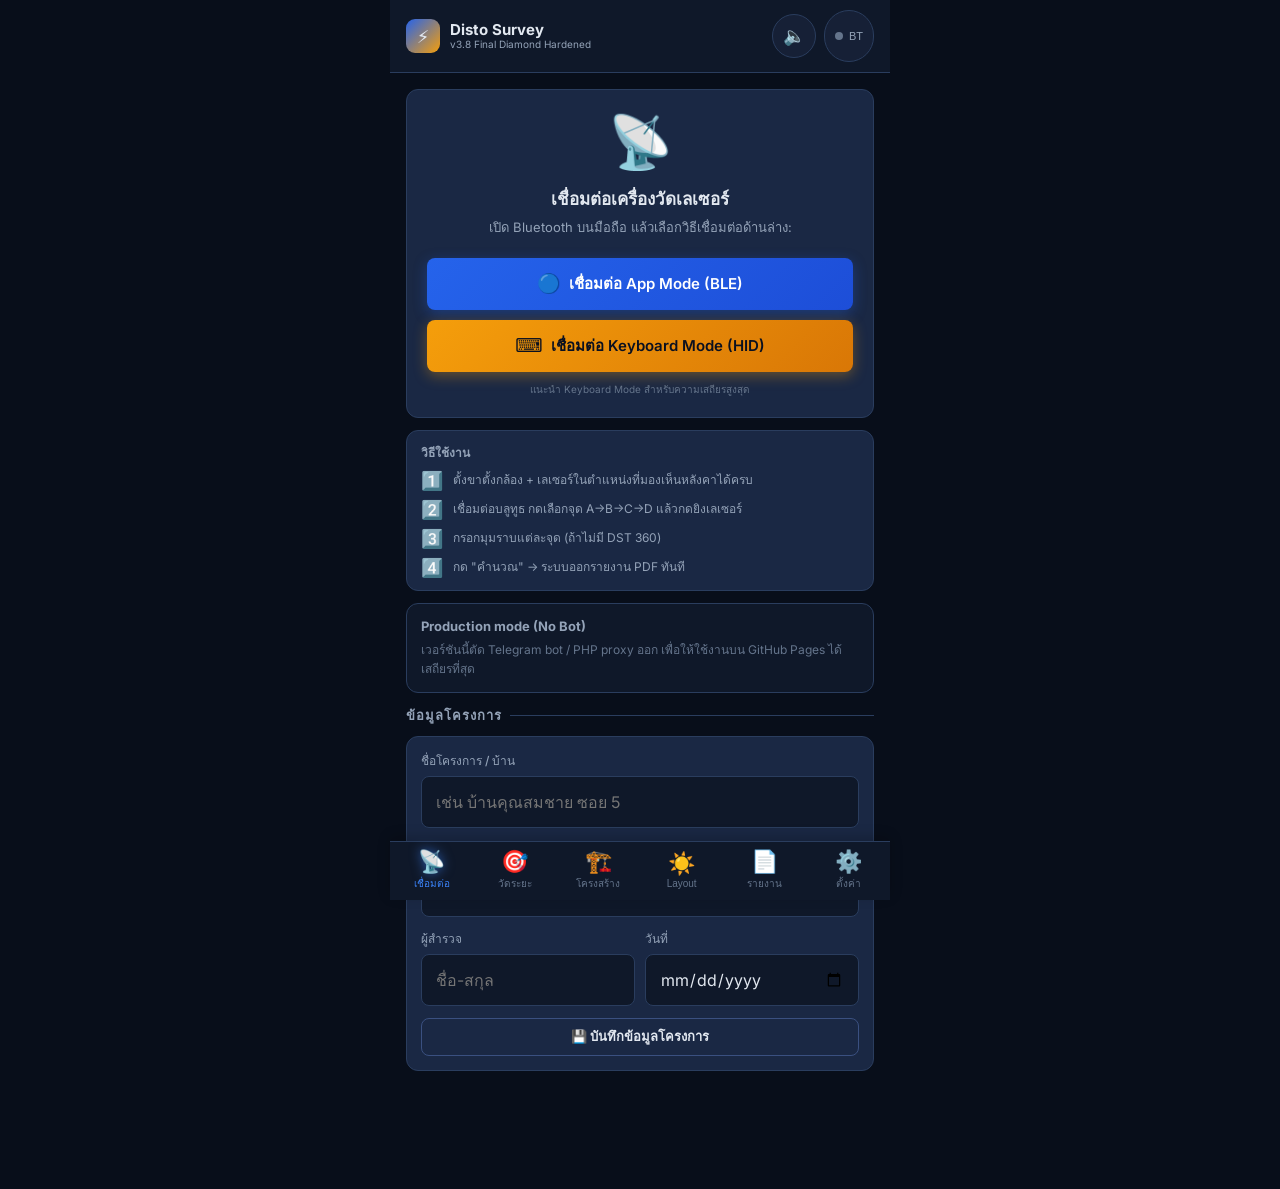
==== index.html @ 6997c564 "feat: add on-demand assistant support" ====
<!DOCTYPE html>
<html lang="th">
<head>
  <meta charset="UTF-8" />
  <meta name="viewport" content="width=device-width, initial-scale=1.0, maximum-scale=1.0, user-scalable=no, viewport-fit=cover" />
  <meta name="theme-color" content="#080e1a" />
  <meta name="mobile-web-app-capable" content="yes" />
  <meta name="apple-mobile-web-app-capable" content="yes" />
  <meta name="apple-mobile-web-app-status-bar-style" content="black-translucent" />
  <title>Disto Survey v3.8 — Final Diamond Hardened</title>
  <meta name="description" content="แอปสำรวจหลังคาด้วย Leica Disto เพื่อประเมินติดตั้งโซล่าเซลล์ (v3.8 Final Diamond Hardened)" />

  <link rel="stylesheet" href="style.css" />

  <!-- PWA & Mobile Meta -->
  <link rel="manifest" href="manifest.json" />
  <link rel="apple-touch-icon" href="https://cdn-icons-png.flaticon.com/512/3105/3105555.png" />
  <meta name="apple-mobile-web-app-title" content="Disto Survey" />
  
  <!-- jsPDF CDN -->
  <script src="vendor/jspdf.umd.min.js"></script>
</head>
<body>

<!-- ═══════════════════════════════════════════ HEADER ══════ -->
<header class="app-header">
  <div class="logo">
    <div class="logo-icon">⚡</div>
    <h1>Disto Survey <span>v3.8 Final Diamond Hardened</span></h1>
  </div>
  <div class="header-actions">
    <button id="install-btn" class="shortcut-pill" aria-label="Add shortcut" onclick="showInstallGuide()" style="display:none">
      <span class="btn-icon">➕</span>
    </button>
    <button id="voice-toggle" class="voice-pill" aria-label="Toggle Voice feedback" onclick="toggleVoice()">
      <span class="voice-icon">🔈</span>
    </button>
    <button id="bt-status" class="bt-status-pill" aria-label="Bluetooth status">
      <span class="dot"></span>
      <span class="bt-label">BT</span>
    </button>
  </div>
</header>

<!-- ═══════════════════════════════════════════ TOAST ════════ -->
<div id="toast-container" class="toast-container" aria-live="polite"></div>

<!-- ═══════════════════════════════════════════ PAGE: CONNECT ═ -->
<section id="page-connect" class="page active">

  <!-- BLE Connection -->
  <div class="card ble-panel" style="position:relative; overflow:hidden">
    <div id="ios-badge" style="display:none; position:absolute; top:0; right:0; background:var(--accent-l); color:#000; font-size:10px; font-weight:800; padding:4px 10px; border-bottom-left-radius:8px; animation: slideDown 0.5s ease">IPHONE DETECTED</div>
    
    <div class="ble-icon">📡</div>
    <div class="ble-title">เชื่อมต่อเครื่องวัดเลเซอร์</div>
    <div id="ble-instructions" class="ble-desc">
      เปิด Bluetooth บนมือถือ แล้วเลือกวิธีเชื่อมต่อด้านล่าง:
    </div>

    <!-- iPhone Specific Warning -->
    <div id="ios-warning" style="display:none; background:rgba(245,158,11,0.1); border:1px solid var(--accent-l); border-radius:8px; padding:10px; margin-bottom:12px; animation: fadeIn 0.5s ease">
      <div style="font-size:12px; color:var(--accent-l); font-weight:700; margin-bottom:4px">💡 คำแนะนำสำหรับ iPhone</div>
      <div style="font-size:11px; color:var(--text3); line-height:1.4">
        Safari/iPhone ไม่รองรับการเชื่อมต่อ BLE โดยตรง<br/>
        <b>กรุณาใช้ Keyboard Mode (HID) แทน</b>
      </div>
      <button class="btn btn-ghost btn-xs" style="margin-top:8px; color:var(--accent-l); text-decoration:underline" onclick="openHidGuide()">
        ดูวิธีตั้งค่าเครื่อง X310 สำหรับ iPhone →
      </button>
    </div>

    <div style="display:grid; gap:10px">
      <button id="btn-connect-ble" class="btn btn-primary" onclick="connectBLE()">
        <span class="btn-icon">🔵</span> เชื่อมต่อ App Mode (BLE)
      </button>
      <button id="btn-connect-hid" class="btn btn-accent" onclick="connectKeyboard()">
        <span class="btn-icon">⌨️</span> เชื่อมต่อ Keyboard Mode (HID)
      </button>
    </div>
    <p id="bt-status-msg" style="font-size:10px; color:var(--text3); margin-top:10px; text-align:center">แนะนำ Keyboard Mode สำหรับความเสถียรสูงสุด</p>
  </div>

  <!-- HID Guide Modal -->
  <div id="modal-hid-guide" class="modal" style="display:none">
    <div class="modal-content" style="max-width:420px; text-align:center">
      <div style="display:flex; justify-content:space-between; align-items:center; margin-bottom:20px">
        <h3 style="margin:0; font-size:18px">การตั้งค่า X310 สำหรับ iPhone</h3>
        <button class="btn btn-ghost" onclick="closeHidGuide()" style="width:40px; height:40px; font-size:24px; padding:0">×</button>
      </div>
      
      <div style="text-align:left; font-size:13px; line-height:1.6">
        <div style="background:var(--bg3); padding:12px; border-radius:8px; margin-bottom:15px">
          <b style="color:var(--accent-l)">1. ที่เครื่อง Leica X310:</b><br/>
          กดปุ่ม <b>Bluetooth</b> แช่ไว้ หรือกด 2 ครั้ง จนเห็นไอคอน <b>คีย์บอร์ด</b> เล็กๆ ปรากฏบนหน้าจอเครื่อง
        </div>
        <div style="background:var(--bg3); padding:12px; border-radius:8px; margin-bottom:15px">
          <b style="color:var(--accent-l)">2. ที่ iPhone ของคุณ:</b><br/>
          ไปที่ Settings > Bluetooth แล้วเลือกเชื่อมต่อกับ <b>"DISTO X310"</b> (มันจะถามรหัสผ่านถ้าจำเป็น ให้ใส่ 000000)
        </div>
        <div style="background:var(--bg3); padding:12px; border-radius:8px">
          <b style="color:var(--accent-l)">3. กลับมาที่แอปนี้:</b><br/>
          กดปุ่ม <b>"⌨️ Keyboard Mode"</b> แล้วเริ่มยิงเลเซอร์ได้เลย!
        </div>
      </div>
      
      <button class="btn btn-primary" style="margin-top:20px" onclick="closeHidGuide()">เข้าใจแล้ว</button>
    </div>
  </div>

  <div class="card" style="padding:12px 14px">
    <p class="text-sm" style="margin-bottom:8px;font-weight:600;color:var(--text2)">วิธีใช้งาน</p>
    <div style="display:flex;flex-direction:column;gap:8px">
      <div style="display:flex;gap:10px;align-items:flex-start">
        <span style="font-size:18px">1️⃣</span>
        <span class="text-sm">ตั้งขาตั้งกล้อง + เลเซอร์ในตำแหน่งที่มองเห็นหลังคาได้ครบ</span>
      </div>
      <div style="display:flex;gap:10px;align-items:flex-start">
        <span style="font-size:18px">2️⃣</span>
        <span class="text-sm">เชื่อมต่อบลูทูธ กดเลือกจุด A→B→C→D แล้วกดยิงเลเซอร์</span>
      </div>
      <div style="display:flex;gap:10px;align-items:flex-start">
        <span style="font-size:18px">3️⃣</span>
        <span class="text-sm">กรอกมุมราบแต่ละจุด (ถ้าไม่มี DST 360)</span>
      </div>
      <div style="display:flex;gap:10px;align-items:flex-start">
        <span style="font-size:18px">4️⃣</span>
        <span class="text-sm">กด "คำนวณ" → ระบบออกรายงาน PDF ทันที</span>
      </div>
    </div>
  </div>


  <div class="card" style="border-color:var(--border);background:var(--bg2)">
    <div style="font-size:13px;font-weight:700;color:var(--text2);margin-bottom:6px">Production mode (No Bot)</div>
    <div class="text-sm" style="line-height:1.6;color:var(--text3)">เวอร์ชันนี้ตัด Telegram bot / PHP proxy ออก เพื่อให้ใช้งานบน GitHub Pages ได้เสถียรที่สุด</div>
  </div>

  <p class="section-title">ข้อมูลโครงการ</p>

  <div class="card">
    <div class="form-group">
      <label class="form-label" for="proj-name">ชื่อโครงการ / บ้าน</label>
      <input id="proj-name" type="text" class="form-input" placeholder="เช่น บ้านคุณสมชาย ซอย 5" />
    </div>
    <div class="form-group">
      <label class="form-label" for="proj-addr">ที่อยู่</label>
      <input id="proj-addr" type="text" class="form-input" placeholder="เลขที่ / ถนน / ตำบล" />
    </div>
    <div class="input-row">
      <div class="form-group">
        <label class="form-label" for="proj-surveyor">ผู้สำรวจ</label>
        <input id="proj-surveyor" type="text" class="form-input" placeholder="ชื่อ-สกุล" />
      </div>
      <div class="form-group">
        <label class="form-label" for="proj-date">วันที่</label>
        <input id="proj-date" type="date" class="form-input" />
      </div>
    </div>
    <button class="btn btn-outline btn-sm" onclick="saveProject()" style="width:100%">
      💾 บันทึกข้อมูลโครงการ
    </button>
  </div>

</section>

<!-- ═══════════════════════════════════════════ PAGE: MEASURE ═ -->
<section id="page-measure" class="page">

  <!-- Live Measurement Display -->
  <div class="measurement-display">
    <div>
      <span class="measure-value" id="live-distance">--.-—</span>
      <span class="measure-unit">ม.</span>
    </div>
    <div id="tilt-section" class="measure-tilt" style="display:none">
      📐 <span id="live-tilt">มุมเงย: --°</span>
    </div>
    <div class="measure-meta">กดปุ่มยิงบนเครื่องเลเซอร์ หรือกรอกด้านล่าง</div>
  </div>

  <!-- Manual distance input (fallback) -->
  <div class="card">
    <p class="form-label">กรอกระยะทางด้วยตนเอง (ถ้ายังไม่ได้เชื่อมต่อ)</p>
    <div class="input-row" style="margin-bottom:10px">
      <div class="input-unit">
        <input id="manual-dist" type="number" class="form-input large" placeholder="0.000"
               step="0.001" min="0" max="120" inputmode="decimal"
               oninput="setManualDist(this.value)" />
        <span class="unit-label">ม.</span>
      </div>
      <div class="input-unit">
        <input id="input-tilt" type="number" class="form-input" placeholder="0.0"
               step="0.1" min="-90" max="90" inputmode="decimal" />
        <span class="unit-label">°</span>
      </div>
    </div>
    <div class="form-group">
      <label class="form-label">มุมราบ Bearing ของจุดนี้ (0°=เหนือ, ตามเข็มนาฬิกา)</label>
      <div class="input-unit">
        <input id="input-bearing" type="number" class="form-input" placeholder="0"
               step="0.5" min="0" max="360" inputmode="decimal" value="0" />
        <span class="unit-label">°</span>
      </div>
    </div>
  </div>

  <!-- Roof diagram guide -->
  <div class="roof-diagram">
    <div style="color:var(--accent-l);font-weight:bold;margin-bottom:4px">📍 แผนผังจุดวัด (มองจากด้านหน้า)</div>
    <div>B ●────────────────● D</div>
    <div>&nbsp;&nbsp;│ &nbsp;&nbsp;&nbsp;สันหลังคา&nbsp;&nbsp;&nbsp; │</div>
    <div>&nbsp;&nbsp;│ &nbsp;&nbsp;&nbsp;(Ridge)&nbsp;&nbsp;&nbsp;&nbsp;&nbsp;&nbsp; │</div>
    <div>A ●────────────────● C</div>
    <div style="color:var(--primary-l);margin-top:4px">A,C = เชิงชาย | B,D = สันหลังคา</div>
  </div>

  <!-- Points Grid -->
  <p class="section-title">เลือกจุดที่จะวัด</p>

  <div class="points-grid">
    <div class="point-card active" data-point="A" onclick="selectPoint('A')">
      <div class="point-label">จุด A</div>
      <div class="point-desc">มุมล่างซ้าย<br>(เชิงชาย)</div>
      <div class="point-value" id="val-A"></div>
    </div>
    <div class="point-card" data-point="B" onclick="selectPoint('B')">
      <div class="point-label">จุด B</div>
      <div class="point-desc">สันซ้าย<br>(ยอดหลังคา)</div>
      <div class="point-value" id="val-B"></div>
    </div>
    <div class="point-card" data-point="C" onclick="selectPoint('C')">
      <div class="point-label">จุด C</div>
      <div class="point-desc">มุมล่างขวา<br>(เชิงชาย)</div>
      <div class="point-value" id="val-C"></div>
    </div>
    <div class="point-card" data-point="D" onclick="selectPoint('D')">
      <div class="point-label">จุด D</div>
      <div class="point-desc">สันขวา<br>(ยอดหลังคา)</div>
      <div class="point-value" id="val-D"></div>
    </div>
  </div>

  <!-- Record button -->
  <div class="btn-row" style="margin-bottom:10px">
    <button class="btn btn-accent" onclick="recordMeasurement()" style="flex:2">
      <span class="btn-icon">📌</span> บันทึกจุดที่เลือก
    </button>
    <button id="btn-undo-point" class="btn btn-outline" style="flex:1" onclick="undoLastPoint()" disabled>
      <span class="btn-icon">↩️</span> แก้ไข
    </button>
  </div>

  <div class="btn-row">
    <button class="btn btn-ghost btn-sm" onclick="resetAll()">
      <span class="btn-icon">🗑️</span> รีเซ็ตจุดทั้งหมด
    </button>
    <button class="btn btn-primary btn-sm" id="btn-calculate" onclick="calculateRoof()" disabled>
      <span class="btn-icon">📐</span> คำนวณ
    </button>
  </div>

  <!-- Results Section -->
  <div id="results-section" style="display:none">
    <p class="section-title">ผลคำนวณมิติหลังคา</p>

    <div class="result-grid">
      <div class="result-item">
        <div class="result-label">เชิงชาย (Eave)</div>
        <div class="result-value" id="res-eave">-</div>
      </div>
      <div class="result-item">
        <div class="result-label">สันหลังคา (Ridge)</div>
        <div class="result-value" id="res-ridge">-</div>
      </div>
      <div class="result-item">
        <div class="result-label">แนวเมตร (Rafter)</div>
        <div class="result-value" id="res-rafter">-</div>
      </div>
      <div class="result-item">
        <div class="result-label">มุมลาดชัน</div>
        <div class="result-value" id="res-slope">-</div>
      </div>
      <div class="result-item">
        <div class="result-label">Pitch (X:12)</div>
        <div class="result-value" id="res-pitch">-</div>
      </div>
      <div class="result-item highlight-green">
        <div class="result-label">พื้นที่ 1 ด้าน</div>
        <div class="result-value" id="res-area1">-</div>
      </div>
    </div>

    <div class="card-highlight">
      <div class="result-label">พื้นที่หลังคารวม (2 ด้าน)</div>
      <div class="result-value" id="res-area2" style="font-size:28px;color:var(--accent-l)">-</div>
    </div>
  </div>

</section>

<!-- ═══════════════════════════════════════════ PAGE: LAYOUT ══ -->
<section id="page-layout" class="page">

  <p class="section-title">ผังการวางแผงโซล่าเซลล์</p>

  <!-- Canvas Layout -->
  <div class="canvas-wrap">
    <canvas id="layout-canvas"></canvas>
  </div>

  <!-- Summary -->
  <div class="result-grid">
    <div class="result-item highlight">
      <div class="result-label">จำนวนแผงรวม</div>
      <div class="result-value" id="layout-count">-</div>
    </div>
    <div class="result-item">
      <div class="result-label">รูปแบบ</div>
      <div class="result-value" id="layout-orient" style="font-size:14px">-</div>
    </div>
    <div class="result-item">
      <div class="result-label">แถว × คอลัมน์</div>
      <div class="result-value" id="layout-cols-rows">-</div>
    </div>
    <div class="result-item highlight-green">
      <div class="result-label">กำลังผลิต (kWp)</div>
      <div class="result-value" id="layout-power">-</div>
    </div>
    <div class="result-item" style="grid-column: span 2;">
      <div class="result-label">พื้นที่แผง (Coverage Area)</div>
      <div class="result-value" id="layout-area-cover">-</div>
    </div>
  </div>

  <!-- BOQ -->
  <p class="section-title">ประมาณการวัสดุ (BOQ)</p>

  <div class="card" style="padding:0;overflow:hidden">
    <table class="boq-table">
      <thead>
        <tr>
          <th>รายการ</th>
          <th style="text-align:right">จำนวน</th>
        </tr>
      </thead>
      <tbody>
        <tr><td>แผงโซล่าเซลล์</td><td class="num" id="boq-panels">-</td></tr>
        <tr><td>ราง Aluminium Rail</td><td class="num" id="boq-rails">-</td></tr>
        <tr><td>L-feet / Roof Hook</td><td class="num" id="boq-lfeet">-</td></tr>
        <tr><td>Mid Clamp</td><td class="num" id="boq-midclamp">-</td></tr>
        <tr><td>End Clamp</td><td class="num" id="boq-endclamp">-</td></tr>
      </tbody>
    </table>
  </div>

  <!-- Recalculate button -->
  <button class="btn btn-outline" onclick="calculateLayout()">
    <span class="btn-icon">🔄</span> คำนวณ Layout ใหม่
  </button>

</section>

<!-- ═══════════════════════════════════════════ PAGE: STRUCTURE ═ -->
<section id="page-structure" class="page">

  <p class="section-title">วัดโครงสร้างหลังคา</p>

  <!-- ═══ 2-SHOT HEIGHT CALCULATOR ═══════════════════════════════ -->
  <div class="card" style="border:2px solid var(--primary-d);background:linear-gradient(160deg,#0f1d40,#162036)">
    <div style="font-size:13px;font-weight:700;color:var(--primary-l);margin-bottom:10px">
      📏 วัดขนาดความสูงชิ้นส่วน (2-Shot Method)
    </div>

    <!-- Diagram -->
    <div style="background:var(--bg);border-radius:8px;padding:12px;margin-bottom:12px;font-family:monospace;font-size:11px;color:var(--text2);line-height:1.8;text-align:center">
      <div style="color:var(--text3)">แผ่นหลังคา / ด้านบนชิ้นส่วน</div>
      <div style="color:var(--accent-l);font-weight:bold">━━━━━━━━━━━━━━━━━━━━</div>
      <div style="color:var(--text3);font-size:10px">↕ H = Z₂ − Z₁ (สิ่งที่ต้องการ)</div>
      <div style="color:var(--primary-l);font-weight:bold">━━━━━━━━━━━━━━━━━━━━</div>
      <div style="color:var(--text3)">ใต้แป / ด้านล่างชิ้นส่วน</div>
      <div style="margin-top:6px;color:var(--text3)">⬆ ยิงตรงขึ้น 2 ครั้ง</div>
      <div style="font-size:16px;margin-top:2px">📍</div>
      <div style="color:var(--text2);font-size:10px">จุดยืน (กล้องตั้งกล้อง)</div>
    </div>

    <!-- Shot 1: Bottom face -->
    <div id="panel-shot1" style="display:flex;align-items:center;gap:8px;margin-bottom:6px;padding:4px;border-radius:6px;transition:0.3s">
      <div style="width:28px;height:28px;border-radius:50%;background:var(--primary);display:flex;align-items:center;justify-content:center;font-size:13px;font-weight:700;flex-shrink:0">1</div>
      <div style="flex:1">
        <div style="font-size:11px;color:var(--text2);margin-bottom:4px">ยิงไปที่ <strong style="color:var(--text)">ใต้แป / ด้านล่างชิ้นส่วน</strong></div>
        <div class="input-row" style="gap:6px">
          <div class="input-unit" style="flex:2">
            <input id="shot1-dist" type="number" class="form-input" placeholder="ระยะ d₁ (ม.)"
                   step="0.001" inputmode="decimal" oninput="calcMemberHeight()" />
            <span class="unit-label">ม.</span>
          </div>
          <div class="input-unit" style="flex:1">
            <input id="shot1-tilt" type="number" class="form-input" placeholder="มุม α₁"
                   step="0.1" inputmode="decimal" value="88" oninput="calcMemberHeight()" />
            <span class="unit-label">°</span>
          </div>
        </div>
      </div>
      <button class="btn btn-ghost btn-sm" style="width:auto;flex-shrink:0;padding:0 8px"
              onclick="captureShot(1)">📌</button>
    </div>

    <!-- Shot 2: Top face -->
    <div id="panel-shot2" style="display:flex;align-items:center;gap:8px;margin-bottom:10px;padding:4px;border-radius:6px;transition:0.3s">
      <div style="width:28px;height:28px;border-radius:50%;background:var(--accent);display:flex;align-items:center;justify-content:center;font-size:13px;font-weight:700;flex-shrink:0;color:#000">2</div>
      <div style="flex:1">
        <div style="font-size:11px;color:var(--text2);margin-bottom:4px">ยิงไปที่ <strong style="color:var(--text)">ใต้แผ่นหลังคา / ด้านบนชิ้นส่วน</strong></div>
        <div class="input-row" style="gap:6px">
          <div class="input-unit" style="flex:2">
            <input id="shot2-dist" type="number" class="form-input" placeholder="ระยะ d₂ (ม.)"
                   step="0.001" inputmode="decimal" oninput="calcMemberHeight()" />
            <span class="unit-label">ม.</span>
          </div>
          <div class="input-unit" style="flex:1">
            <input id="shot2-tilt" type="number" class="form-input" placeholder="มุม α₂"
                   step="0.1" inputmode="decimal" value="89" oninput="calcMemberHeight()" />
            <span class="unit-label">°</span>
          </div>
        </div>
      </div>
      <button class="btn btn-ghost btn-sm" style="width:auto;flex-shrink:0;padding:0 8px"
              onclick="captureShot(2)">📌</button>
    </div>

    <!-- Result -->
    <div id="height-result" style="display:none;background:var(--bg);border-radius:8px;padding:12px;margin-bottom:10px;text-align:center">
      <div style="font-size:11px;color:var(--text3);margin-bottom:4px">ขนาดความสูงชิ้นส่วน (H)</div>
      <div style="font-size:40px;font-weight:800;color:var(--green-l);font-variant-numeric:tabular-nums" id="calc-height-mm">--</div>
      <div style="font-size:13px;color:var(--text2)" id="calc-height-m">-- ม.</div>
      <div style="font-size:10px;color:var(--text3);margin-top:4px" id="calc-height-formula"></div>
    </div>

    <!-- Target selector -->
    <div class="form-group" style="margin-bottom:8px">
      <label class="form-label">บันทึกค่านี้เป็น</label>
      <select id="height-save-as" class="form-input">
        <option value="purlin_depth">ความลึกแป (Purlin H)</option>
        <option value="truss_top_chord">ความสูงโครงทรัสส่วนบน (Top Chord H)</option>
        <option value="truss_bottom_chord">ความสูงโครงทรัสส่วนล่าง (Bottom Chord H)</option>
        <option value="rafter_depth">ความลึกแป้นรอด (Rafter H)</option>
        <option value="other_member">ชิ้นส่วนอื่นๆ</option>
      </select>
    </div>

    <div class="btn-row">
      <button class="btn btn-ghost btn-sm" onclick="resetShots()">🔄 รีเซ็ต</button>
      <button class="btn btn-green" id="btn-save-height" onclick="saveMemberHeight()" disabled>
        💾 บันทึกขนาด
      </button>
    </div>
  </div>

  <!-- ═══ ตารางผลวัดขนาดชิ้นส่วน ════════════════════════════════ -->
  <div style="display:flex;align-items:center;justify-content:space-between;margin:10px 0 8px">
    <p class="section-title" style="margin:0">ขนาดชิ้นส่วนที่วัดได้</p>
    <div style="display:flex;gap:4px">
      <button class="btn btn-outline btn-xs" onclick="undoLastMember()" style="width:auto;padding:2px 8px;font-size:10px">↩️ เลิกทำ</button>
      <button class="btn btn-ghost btn-xs" onclick="clearMemberSizes()" style="width:auto;padding:2px 8px;font-size:10px">🗑️ ล้าง</button>
    </div>
  </div>
  <div id="member-size-list" class="card" style="padding:0;overflow:hidden;margin-bottom:10px">
    <div style="padding:16px;text-align:center;color:var(--text3);font-size:13px">
      ยังไม่มีข้อมูล<br>ใช้ <strong>2-Shot Method</strong> วัดด้านบน
    </div>
  </div>

  <div class="divider"></div>

  <!-- Quick P2P Measurement for structural elements -->
  <div class="card" style="background:var(--bg2);border:1.5px solid var(--border2)">
    <div style="font-size:12px;font-weight:600;color:var(--accent-l);margin-bottom:10px">⚡ วัดระยะด่วน (Quick Laser Distance)</div>
    <div style="display:flex;align-items:center;justify-content:center;gap:10px;margin-bottom:10px">
      <div style="text-align:center">
        <div style="font-size:36px;font-weight:800;color:var(--accent-l);font-variant-numeric:tabular-nums" id="struct-live-dist">--.-—</div>
        <div style="font-size:11px;color:var(--text3)">ม. (ค่าล่าสุดจากเลเซอร์)</div>
      </div>
    </div>
    <div class="input-unit" style="margin-bottom:8px">
      <input id="struct-manual" type="number" class="form-input" placeholder="หรือกรอกระยะ" step="0.001" min="0" max="100" inputmode="decimal" oninput="structSetDist(this.value)" />
      <span class="unit-label">ม.</span>
    </div>
    <select id="struct-target" class="form-input" style="margin-bottom:8px">
      <option value="purlin_spacing">ระยะห่างระหว่างแป (Purlin Spacing)</option>
      <option value="truss_spacing">ระยะห่างโครงถัก (Truss Spacing)</option>
      <option value="truss_span">ช่วงพาดโครงถัก (Truss Span)</option>
      <option value="purlin_span">ช่วงพาดแป (Purlin Span)</option>
      <option value="ridge_height">ความสูงสัน (Ridge Height)</option>
      <option value="eave_height">ความสูงเชิงชาย (Eave Height)</option>
      <option value="overhang">ระยะยื่นเชิงชาย (Overhang)</option>
      <option value="other">อื่นๆ (ระบุชื่อ)</option>
    </select>
    <input id="struct-custom-label" type="text" class="form-input" placeholder="ชื่อรายการที่วัด" style="margin-bottom:8px;display:none" />
    <button class="btn btn-accent" onclick="recordStructMeasurement()">
      <span class="btn-icon">📌</span> บันทึกค่าวัด
    </button>
  </div>

  <!-- Measurement History -->
  <div style="display:flex;align-items:center;justify-content:space-between;margin:12px 0 8px">
    <p class="section-title" style="margin:0">รายการวัดโครงสร้าง</p>
    <button class="btn btn-ghost btn-sm" onclick="clearStructMeasurements()" style="width:auto">🗑️ ล้าง</button>
  </div>

  <div id="struct-list" class="card" style="padding:0;overflow:hidden">
    <div style="padding:20px;text-align:center;color:var(--text3);font-size:13px">
      ยังไม่มีรายการวัด<br>กดยิงเลเซอร์แล้วกด "บันทึกค่าวัด"
    </div>
  </div>

  <div class="divider"></div>

  <!-- ─── PURLIN ASSESSMENT ─────────────────────────────── -->
  <p class="section-title">ประเมินแป (Purlin)</p>

  <!-- how-to tip -->
  <div class="card" style="background:rgba(245,158,11,0.07);border:1px solid rgba(245,158,11,0.25);padding:12px;margin-bottom:10px">
    <div style="font-size:12px;font-weight:700;color:var(--accent-l);margin-bottom:8px">💡 วิธีหาขนาดแปในสนาม</div>
    <div style="font-size:12px;color:var(--text2);line-height:1.7;display:flex;flex-direction:column;gap:5px">
      <div><strong style="color:var(--text)">1. วิธีง่ายที่สุด — อ่านสแตมป์บนเหล็ก</strong><br>เหล็กรูปซีทุกเส้นจะปั๊มขนาดไว้ เช่น <span style="color:var(--accent-l);font-weight:700">C100×50×20 t=2.3</span> = ลึก 100 มม. × หน้า 50 × พับ 20 มม. หนา 2.3 มม.</div>
      <div><strong style="color:var(--text)">2. วัดด้วยตลับเมตร (แม่นยำสุด)</strong><br>วัดหน้าตัดที่ปลายแป — H (ความลึก) × B (ความกว้างหน้า)</div>
      <div><strong style="color:var(--text)">3. วัดด้วย Disto — ใช้ Min Mode</strong><br>กดค้างปุ่ม Measure ขณะขยับเลเซอร์ผ่านหน้าตัดอย่างช้าๆ ค่าน้อยสุดที่ปรากฏคือความลึก H</div>
    </div>
  </div>

  <!-- cross-section diagram + quick presets -->
  <div class="card">
    <div class="roof-diagram" style="margin-bottom:12px;font-size:12px">
      <div style="color:var(--accent-l);font-weight:bold;margin-bottom:6px">📀 หน้าตัดแปเหล็กรูปซี (C-Section)</div>
      <div style="font-family:monospace;line-height:1.6;font-size:11px">
        <div>├─── B (หน้า) ───┤</div>
        <div>┌───────────────┐ ─┐</div>
        <div>│               │  │</div>
        <div>│               │  H (ลึก)</div>
        <div>│               │  │</div>
        <div>└───────────────┘ ─┘</div>
      </div>
      <div style="margin-top:6px;color:var(--primary-l)">C100 = H 100 มม. | C75 = H 75 มม.</div>
    </div>

    <!-- Quick-select presets -->
    <div style="font-size:12px;font-weight:600;color:var(--text2);margin-bottom:8px">⚡ เลือกขนาดที่พบบ่อยได้เลย</div>
    <div style="display:grid;grid-template-columns:1fr 1fr 1fr;gap:6px;margin-bottom:12px">
      <button class="btn btn-ghost btn-sm" onclick="setPurlinPreset('wood_2x4','2×4','50','100')">ไม้ 2×4</button>
      <button class="btn btn-ghost btn-sm" onclick="setPurlinPreset('wood_2x6','2×6','50','150')">ไม้ 2×6</button>
      <button class="btn btn-ghost btn-sm" onclick="setPurlinPreset('wood_3x4','3×4','75','100')">ไม้ 3×4</button>
      <button class="btn btn-ghost btn-sm" onclick="setPurlinPreset('steel_c75','C75','45','75')">เหล็ก C75</button>
      <button class="btn btn-ghost btn-sm" onclick="setPurlinPreset('steel_c100','C100','50','100')" style="border-color:var(--primary)">เหล็ก C100</button>
      <button class="btn btn-ghost btn-sm" onclick="setPurlinPreset('steel_z75','Z75','50','75')">เหล็ก Z75</button>
    </div>

    <div class="form-group">
      <label class="form-label">ชนิดแป (เลือกหรือกดเพรสเซ็ทด้านบน)</label>
      <select id="purlin-type" class="form-input">
        <option value="wood_2x4">ไม้ 2×4 นิ้ว (50×100 มม.)</option>
        <option value="wood_2x6">ไม้ 2×6 นิ้ว (50×150 มม.)</option>
        <option value="wood_3x4">ไม้ 3×4 นิ้ว (75×100 มม.)</option>
        <option value="steel_c75">เหล็กรูปซี C75 (ลึก 75 มม.)</option>
        <option value="steel_c100" selected>เหล็กรูปซี C100 (ลึก 100 มม.)</option>
        <option value="steel_z75">เหล็กรูปซี Z75 (ลึก 75 มม.)</option>
      </select>
    </div>

    <!-- Measured / entered cross section -->
    <div style="font-size:12px;font-weight:600;color:var(--text2);margin-bottom:6px;margin-top:4px">ขนาดหน้าตัดที่วัดได้จริง (ไม่บังคับ)</div>
    <div class="input-row" style="margin-bottom:10px">
      <div class="form-group" style="margin-bottom:0">
        <label class="form-label">H ความลึก (มม.)</label>
        <div class="input-unit">
          <input id="purlin-depth" type="number" class="form-input" placeholder="เช่น 100"
                 step="1" min="20" max="300" inputmode="numeric" />
          <span class="unit-label">มม.</span>
        </div>
      </div>
      <div class="form-group" style="margin-bottom:0">
        <label class="form-label">B กว้างหน้า (มม.)</label>
        <div class="input-unit">
          <input id="purlin-width" type="number" class="form-input" placeholder="เช่น 50"
                 step="1" min="20" max="200" inputmode="numeric" />
          <span class="unit-label">มม.</span>
        </div>
      </div>
    </div>
    <div class="input-row">
      <div class="form-group">
        <label class="form-label">ระยะห่างแป (ม.)</label>
        <div class="input-unit">
          <input id="purlin-spacing" type="number" class="form-input" value="1.0" step="0.05" inputmode="decimal" />
          <span class="unit-label">ม.</span>
        </div>
      </div>
      <div class="form-group">
        <label class="form-label">ช่วงพาดแป (ม.)</label>
        <div class="input-unit">
          <input id="purlin-span" type="number" class="form-input" value="1.5" step="0.05" inputmode="decimal" />
          <span class="unit-label">ม.</span>
        </div>
      </div>
    </div>
    <div class="form-group">
      <label class="form-label">จำนวนแปที่นับได้ (เส้น)</label>
      <input id="purlin-count" type="number" class="form-input" value="" placeholder="นับจากหน้างาน" inputmode="numeric" />
    </div>
    <button class="btn btn-primary" onclick="assessStructure()">
      <span class="btn-icon">🔍</span> ประเมินโครงสร้าง
    </button>
  </div>

  <!-- ─── BLUEPRINT VISUAL MEASUREMENT (v3.0) ──────────── -->
  <div style="display:flex; justify-content:space-between; align-items:center; margin:15px 0 5px">
    <p class="section-title" style="margin:0">เครื่องมือเจาะลึก: แผนผังโต้ตอบได้</p>
    <div style="font-size:10px; font-weight:800; padding:2px 6px; background:var(--accent-l); color:#000; border-radius:4px">v3.0 VISUAL</div>
  </div>

  <div class="card" style="background: linear-gradient(135deg, #0a1128 0%, #1e293b 100%); border: 2px solid var(--primary); padding:5px; position:relative; overflow:hidden">
    <!-- Blueprint Hub -->
    <div id="blueprint-hub" style="min-height:220px; display:flex; align-items:center; justify-content:center; position:relative">
       <div id="blueprint-placeholder" style="text-align:center; color:var(--text3); padding:40px 0">
         <div style="font-size:48px; margin-bottom:15px">📐</div>
         <div style="font-size:14px; margin-bottom:15px; font-weight:600">จิ้มที่รูปทรัสเพื่อระบุจุดที่ต้องการวัด</div>
         <button class="btn btn-primary" style="width:auto" onclick="openTrussSelector()">กดเลือกรูปแบบ (Choose Pattern)</button>
       </div>
       <div id="blueprint-svg-container" style="width:100%; display:none; animation: fadeIn 0.5s ease"></div>
    </div>

    <!-- Active Part Overlay (Command Center) -->
    <div id="active-part-card" style="display:none; margin-top:5px; background:rgba(15, 23, 42, 0.8); backdrop-filter:blur(8px); border-radius:8px; padding:15px; border:1px solid var(--accent-l); animation: slideUp 0.3s ease">
      <div style="display:flex; justify-content:space-between; align-items:center">
        <div style="flex:1">
          <div id="active-part-label" style="font-size:12px; color:var(--accent-l); font-weight:800; text-transform:uppercase; letter-spacing:1px">กำลังวัด: ช่วงพาด (SPAN)</div>
          <div id="active-part-desc" style="font-size:10px; color:var(--text3)">เล็งเลเซอร์ X310 แล้วกดยิง ค่าจะเข้าทันที</div>
        </div>
        <div style="text-align:right">
          <div style="display:flex; align-items:baseline; justify-content:flex-end; gap:5px">
             <input id="visual-input" type="number" step="0.001" class="form-input" style="font-size:32px; font-weight:900; color:var(--green-l); width:140px; text-align:right; background:transparent; border:none; padding:0" placeholder="0.000" />
             <span style="font-size:16px; color:var(--text3); font-weight:800">ม.</span>
          </div>
        </div>
      </div>
      <div class="progress-bar" style="height:4px; margin-top:10px; background:rgba(255,255,255,0.1)">
        <div id="visual-progress-fill" class="progress-fill" style="width: 0%; box-shadow:0 0 10px var(--accent-l)"></div>
      </div>
    </div>
  </div>

  <!-- Pattern Selector Modal -->
  <div id="modal-truss-selector" class="modal" style="display:none">
    <div class="modal-content" style="max-width:400px; background:var(--bg3); border-color:var(--primary)">
      <div style="display:flex; justify-content:space-between; align-items:center; margin-bottom:20px">
        <h3 style="margin:0; font-size:18px; color:var(--text)">เลือกรูปแบบโครงทรัส</h3>
        <button class="btn btn-ghost" onclick="closeTrussSelector()" style="width:40px; height:40px; font-size:24px; padding:0">×</button>
      </div>
      <div id="truss-pattern-grid" style="display:grid; grid-template-columns:1fr 1fr; gap:15px">
        <!-- Rendered by JS -->
      </div>
    </div>
  </div>

  <!-- ─── DETAILED TRUSS ASSESSMENT ──────────────────────── -->
  <p class="section-title">สรุปผลวิเคราะห์ (Overall Truss Analysis)</p>

  <div class="card" style="border-left: 4px solid var(--accent-l)">
    <div class="form-group">
      <label class="form-label">ประเภทโครงถัก</label>
      <select id="truss-type" class="form-input" style="font-weight: 600">
        <option value="main">โครงหลัก (Main Truss / Main Beam)</option>
        <option value="sub">โครงรอง (Sub Truss / Rafter)</option>
        <option value="support">โครงยึด/ซัพพอร์ต (Support / Bracing)</option>
      </select>
    </div>

    <div class="input-row">
      <div class="form-group">
        <label class="form-label">ระยะห่าง (ม.)</label>
        <div class="input-unit">
          <input id="truss-spacing" type="number" class="form-input" value="1.0" step="0.1" inputmode="decimal" />
          <span class="unit-label">ม.</span>
        </div>
      </div>
      <div class="form-group">
        <label class="form-label">ช่วงพาด Span (ม.)</label>
        <div class="input-unit">
          <input id="truss-span" type="number" class="form-input" value="6.0" step="0.5" inputmode="decimal" />
          <span class="unit-label">ม.</span>
        </div>
      </div>
    </div>

    <div class="form-group">
      <label class="form-label">ความลึกโครง Truss Depth (ม.) <span style="font-weight:normal;font-size:10px;color:var(--text3)">*ใช้ 2-Shot วัดได้</span></label>
      <div class="input-unit">
        <input id="truss-depth" type="number" class="form-input" value="0.5" step="0.05" placeholder="H" inputmode="decimal" />
        <span class="unit-label">ม. (H)</span>
      </div>
    </div>

    <div class="input-row">
      <div class="form-group">
        <label class="form-label">เหล็กบน (Top Chord)</label>
        <select id="truss-top" class="form-input">
          <option value="C75x45x15x2.3">C-Channel 75mm</option>
          <option value="C100x50x20x2.3">C-Channel 100mm</option>
          <option value="L50x50x5">เหล็กฉาก (Angle) 2"</option>
          <option value="Other">อื่นๆ</option>
        </select>
      </div>
      <div class="form-group">
        <label class="form-label">เหล็กล่าง (Bottom Chord)</label>
        <select id="truss-bottom" class="form-input">
          <option value="C75x45x15x2.3">C-Channel 75mm</option>
          <option value="C100x50x20x2.3">C-Channel 100mm</option>
          <option value="L50x50x5">เหล็กฉาก (Angle) 2"</option>
          <option value="Other">อื่นๆ</option>
        </select>
      </div>
    </div>

    <div style="margin-top: 10px; padding: 10px; background: rgba(0,0,0,0.05); border-radius: 6px">
      <p style="font-size:11px; font-weight:700; color:var(--text3); margin-bottom:8px">Visual Health Inspection</p>
      <div style="display:flex; gap:15px">
        <label style="display:flex; align-items:center; gap:6px; font-size:13px; cursor:pointer">
          <input id="truss-rust" type="checkbox" style="width:16px; height:16px"> พบสนิม/การผุกร่อน
        </label>
        <label style="display:flex; align-items:center; gap:6px; font-size:13px; cursor:pointer">
          <input id="truss-bend" type="checkbox" style="width:16px; height:16px"> ตกท้องช้าง/คดงอ
        </label>
      </div>
    </div>
  </div>

  <!-- ─── LOAD INPUTS ───────────────────────────────────── -->
  <p class="section-title">ข้อมูลแผงโซล่า (สำหรับคำนวณโหลด)</p>

  <div class="card">
    <div class="input-row">
      <div class="form-group">
        <label class="form-label">จำนวนแผง</label>
        <input id="load-panel-count" type="number" class="form-input" placeholder="จาก Layout" inputmode="numeric" />
      </div>
      <div class="form-group">
        <label class="form-label">น้ำหนักต่อแผง (kg)</label>
        <input id="load-panel-kg" type="number" class="form-input" value="25" step="0.5" inputmode="decimal" />
      </div>
    </div>
    <div class="form-group">
      <label class="form-label">พื้นที่ติดตั้ง (ตร.ม.)</label>
      <div class="input-unit">
        <input id="load-area" type="number" class="form-input" placeholder="จากผลคำนวณ" step="0.1" inputmode="decimal" />
        <span class="unit-label">ตร.ม.</span>
      </div>
    </div>
  </div>

  <!-- ─── ASSESSMENT RESULT ─────────────────────────────── -->
  <div id="struct-result" style="display:none">
    <p class="section-title">ผลการประเมิน</p>

    <!-- Overall verdict -->
    <div id="struct-verdict" class="card-highlight" style="margin-bottom:12px;text-align:center">
      <div id="struct-verdict-icon" style="font-size:40px;margin-bottom:6px">⏳</div>
      <div id="struct-verdict-text" style="font-size:15px;font-weight:700">กำลังประเมิน...</div>
      <div id="struct-verdict-sub" style="font-size:12px;color:var(--text2);margin-top:4px"></div>
    </div>

    <!-- Detail cards -->
    <div class="result-grid">
      <div class="result-item" id="struct-res-purlin">
        <div class="result-label">ผลแป</div>
        <div class="result-value" style="font-size:14px" id="struct-purlin-status">-</div>
      </div>
      <div class="result-item" id="struct-res-truss">
        <div class="result-label">ผลโครงถัก</div>
        <div class="result-value" style="font-size:14px" id="struct-truss-status">-</div>
      </div>
      <div class="result-item" id="struct-res-load">
        <div class="result-label">น้ำหนักรวม</div>
        <div class="result-value" id="struct-load-total">-</div>
      </div>
      <div class="result-item" id="struct-res-load2">
        <div class="result-label">โหลด (kg/ตร.ม.)</div>
        <div class="result-value" id="struct-load-m2">-</div>
      </div>
    </div>

    <div class="card" style="padding:12px">
      <div style="font-size:12px;font-weight:600;color:var(--text2);margin-bottom:6px">💡 คำแนะนำ</div>
      <div id="struct-recommendation" style="font-size:13px;color:var(--text);line-height:1.6"></div>
    </div>
  </div>

  <button class="btn btn-outline" onclick="assessStructure()" style="margin-top:4px">
    <span class="btn-icon">🔄</span> ประเมินใหม่
  </button>

</section>

<!-- ═══════════════════════════════════════════ PAGE: REPORT ══ -->
<section id="page-report" class="page">

  <p class="section-title">สร้างรายงาน PDF</p>

  <!-- Summary before export -->
  <div class="card-highlight" style="margin-bottom:12px">
    <div style="font-size:13px;color:var(--text2);margin-bottom:8px">สรุปข้อมูลก่อนออกรายงาน</div>
    <div style="display:flex;flex-direction:column;gap:6px;font-size:14px">
      <div style="display:flex;justify-content:space-between">
        <span style="color:var(--text2)">พื้นที่หลังคารวม</span>
        <span id="rep-area" style="font-weight:700;color:var(--accent-l)">-</span>
      </div>
      <div style="display:flex;justify-content:space-between">
        <span style="color:var(--text2)">จำนวนแผง</span>
        <span id="rep-panels" style="font-weight:700;color:var(--green-l)">-</span>
      </div>
      <div style="display:flex;justify-content:space-between">
        <span style="color:var(--text2)">กำลังผลิต</span>
        <span id="rep-power" style="font-weight:700;color:var(--primary-l)">-</span>
      </div>
    </div>
  </div>

  <div class="card">
    <p class="text-sm" style="margin-bottom:8px;font-weight:600">รายงานจะประกอบด้วย</p>
    <div style="display:flex;flex-direction:column;gap:7px">
      <div style="display:flex;gap:8px;align-items:center">
        <span style="font-size:15px">📋</span>
        <span class="text-sm">ข้อมูลโครงการและผู้สำรวจ</span>
      </div>
      <div style="display:flex;gap:8px;align-items:center">
        <span style="font-size:15px">📐</span>
        <span class="text-sm">มิติหลังคาพร้อมมุมลาดชัน</span>
      </div>
      <div style="display:flex;gap:8px;align-items:center">
        <span style="font-size:15px">☀️</span>
        <span class="text-sm">ผังจัดวางแผงโซล่าเซลล์</span>
      </div>
      <div style="display:flex;gap:8px;align-items:center">
        <span style="font-size:15px">📦</span>
        <span class="text-sm">ประมาณการวัสดุ BOQ</span>
      </div>
      <div style="display:flex;gap:8px;align-items:center">
        <span style="font-size:15px">✍️</span>
        <span class="text-sm">ลายเซ็นผู้สำรวจ + วันที่</span>
      </div>
    </div>
  </div>

  <button class="btn btn-accent" id="btn-pdf" onclick="generatePDF()">
    <span class="btn-icon">📄</span> สร้างรายงาน PDF
  </button>

  <div class="divider"></div>

    <p class="text-sm" style="margin-bottom:10px;font-weight:600;color:var(--text2)">แชร์รายงาน</p>
    <div style="display:grid; grid-template-columns:1fr 1fr; gap:10px">
      <button class="btn btn-ghost btn-sm" onclick="shareResults()">
        <span class="btn-icon">📤</span> Share
      </button>
      <button class="btn btn-primary btn-sm" onclick="showNoBotNotice()">
        <span class="btn-icon">ℹ️</span> No Bot Version
      </button>
    </div>
    <div class="mt-2">
      <button class="btn btn-ghost btn-sm" style="width:100%" onclick="copyResults()">
        <span class="btn-icon">📋</span> Copy ข้อความสรุป
      </button>
    </div>

</section>

<!-- ═══════════════════════════════════════════ PAGE: SETTINGS ═ -->
<section id="page-settings" class="page">

  <p class="section-title">ตั้งค่าแผงโซล่าเซลล์</p>

  <div class="card">
    <div class="input-row">
      <div class="form-group">
        <label class="form-label">ความกว้างแผง (ม.)</label>
        <div class="input-unit">
          <input id="set-panel-w" type="number" class="form-input" value="1.13"
                 step="0.01" inputmode="decimal" />
          <span class="unit-label">ม.</span>
        </div>
      </div>
      <div class="form-group">
        <label class="form-label">ความยาวแผง (ม.)</label>
        <div class="input-unit">
          <input id="set-panel-h" type="number" class="form-input" value="2.28"
                 step="0.01" inputmode="decimal" />
          <span class="unit-label">ม.</span>
        </div>
      </div>
    </div>
    <div class="form-group">
      <label class="form-label">กำลังไฟต่อแผง (Wp)</label>
      <div class="input-unit">
        <input id="set-panel-watt" type="number" class="form-input" value="570"
               step="5" inputmode="decimal" />
        <span class="unit-label">W</span>
      </div>
    </div>
  </div>

  <p class="section-title">ระยะร่นขอบหลังคา</p>

  <div class="card">
    <div class="input-row">
      <div class="form-group">
        <label class="form-label">บน (ม.)</label>
        <input id="set-margin-top" type="number" class="form-input" value="0.30"
               step="0.05" inputmode="decimal" />
      </div>
      <div class="form-group">
        <label class="form-label">ล่าง (ม.)</label>
        <input id="set-margin-bot" type="number" class="form-input" value="0.30"
               step="0.05" inputmode="decimal" />
      </div>
    </div>
    <div class="form-group">
      <label class="form-label">ซ้าย-ขวา (ม.)</label>
      <input id="set-margin-lr" type="number" class="form-input" value="0.30"
             step="0.05" inputmode="decimal" />
    </div>

    <div class="toggle-row">
      <div>
        <div class="toggle-label">หลังคา 2 ด้าน (Gable/Hip)</div>
        <div class="text-xs">เปิด = คูณ 2 ทั้งสองด้าน</div>
      </div>
      <div class="toggle on" id="toggle-twoface" onclick="toggleTwoFace()"></div>
    </div>
  </div>

  <button class="btn btn-primary" onclick="updatePanelSettings()">
    <span class="btn-icon">💾</span> บันทึกการตั้งค่า
  </button>

  <div class="divider"></div>

  <p class="section-title">เรียกผู้ช่วย</p>

  <div class="card">
    <div style="display:flex;flex-direction:column;gap:10px">
      <div class="text-sm" style="line-height:1.6;color:var(--text2)">
        ถ้าหน้างานมีปัญหา ให้กดปุ่มนี้เพื่อสร้างสรุปสถานะล่าสุดของแอป พร้อมข้อมูลที่ผมใช้ช่วยวิเคราะห์ได้เร็วขึ้น
      </div>
      <div class="btn-row" style="grid-template-columns:1fr 1fr">
        <button class="btn btn-primary" onclick="openAssistantModal()">
          <span class="btn-icon">👻</span> เรียกผู้ช่วย
        </button>
        <button class="btn btn-ghost" onclick="copyAssistantPayload()">
          <span class="btn-icon">📋</span> คัดลอกสถานะ
        </button>
      </div>
      <div class="text-xs" style="color:var(--text3)">
        ใช้ได้แม้ไม่มีบอท, และเหมาะกับการส่งข้อความหาผมตอนต้องการความช่วยเหลือ
      </div>
    </div>
  </div>


  <p class="section-title">เกี่ยวกับแอป</p>

  <div class="card">
    <div style="display:flex;flex-direction:column;gap:8px;font-size:13px;color:var(--text2)">
      <div>🔵 <strong style="color:var(--text)">Disto Survey App v3.8 Final Hardened</strong></div>
      <div>📡 เชื่อมต่อ Leica Disto via Web Bluetooth API</div>
      <div>📐 คำนวณมิติ 3 มิติ (P2P) จากพิกัดทรงกลม</div>
      <div>☀️ ออกแบบจัดวางแผงโซล่าเซลล์อัตโนมัติ</div>
      <div>📄 สร้างรายงาน PDF พร้อม BOQ วัสดุ</div>
      <div style="margin-top:4px;padding-top:8px;border-top:1px solid var(--border);color:var(--text3)">
        ⚠️ ข้อแนะนำ: ใช้ Google Chrome บน Android<br/>
        หรือ Chrome/Edge บน Windows<br/>
        (Web Bluetooth ไม่รองรับ iOS Safari)
      </div>
    </div>
  </div>

</section>

<!-- ═══════════════════════════════════════════ BOTTOM NAV ════ -->
  <!-- ═══════════════════════════════════════════ INSTALL MODAL ══ -->
  <div id="install-modal" class="modal" style="display:none">
    <div class="modal-content" style="max-width:340px; text-align:center">
      <div style="font-size:42px; margin-bottom:15px">📲</div>
      <h3 style="margin-bottom:10px">เพิ่มทางลัดบนหน้าจอโฮม</h3>
      <p style="font-size:14px; color:var(--text2); line-height:1.6; margin-bottom:20px">
        เพื่อให้ใช้งานได้เหมือนแอปจริงและรองรับ Bluetooth เต็มรูปแบบ กรุณาทำตามขั้นตอนนี้:
      </p>
      
      <div style="background:var(--bg2); border-radius:12px; padding:15px; text-align:left; font-size:13px; margin-bottom:20px">
        <div style="display:flex; gap:12px; align-items:center; margin-bottom:12px">
          <div style="width:24px; height:24px; border-radius:50%; background:var(--primary); display:flex; align-items:center; justify-content:center; font-weight:700">1</div>
          <div>กดปุ่ม **แชร์ (Share)** ที่แถบด้านล่าง</div>
        </div>
        <div style="display:flex; gap:12px; align-items:center; margin-bottom:12px">
          <div style="width:24px; height:24px; border-radius:50%; background:var(--primary); display:flex; align-items:center; justify-content:center; font-weight:700">2</div>
          <div>เลือก **"Add to Home Screen"**</div>
        </div>
        <div style="display:flex; gap:12px; align-items:center">
          <div style="width:24px; height:24px; border-radius:50%; background:var(--primary); display:flex; align-items:center; justify-content:center; font-weight:700">3</div>
          <div>กด **"Add"** ที่มุมขวาบน</div>
        </div>
      </div>

      <button class="btn btn-primary" onclick="closeInstallGuide()">ตกลง, เข้าใจแล้ว</button>
    </div>
  </div>


  <div id="assistant-modal" class="modal" style="display:none">
    <div class="modal-content" style="max-width:520px; max-height:85vh; overflow:auto">
      <div style="display:flex; justify-content:space-between; align-items:center; margin-bottom:14px">
        <h3 style="margin:0; font-size:18px">👻 ผู้ช่วยวิเคราะห์หน้างาน</h3>
        <button class="btn btn-ghost" onclick="closeAssistantModal()" style="width:40px; height:40px; font-size:24px; padding:0">×</button>
      </div>
      <div class="text-sm" style="color:var(--text2); line-height:1.6; margin-bottom:12px">
        คัดลอกข้อความด้านล่างแล้วส่งมาหาผมได้เลย ข้างในจะมีข้อมูลโครงการ, จุดที่วัด, ผลคำนวณ, ค่าตั้งค่า, สถานะออนไลน์ และจุดที่น่าจะมีปัญหา
      </div>
      <textarea id="assistant-payload" class="form-input" style="min-height:280px; padding:12px; font-size:13px; line-height:1.5"></textarea>
      <div style="display:grid; grid-template-columns:1fr 1fr; gap:10px; margin-top:12px">
        <button class="btn btn-primary" onclick="copyAssistantPayload(true)"><span class="btn-icon">📋</span> คัดลอกข้อความ</button>
        <button class="btn btn-ghost" onclick="closeAssistantModal()">ปิด</button>
      </div>
    </div>
  </div>

  <nav class="bottom-nav" role="tablist">
  <button class="nav-tab active" data-page="connect" role="tab" aria-label="เชื่อมต่อ">
    <span class="nav-icon">📡</span>
    <span>เชื่อมต่อ</span>
  </button>
  <button class="nav-tab" data-page="measure" role="tab" aria-label="วัดระยะ">
    <span class="nav-icon">🎯</span>
    <span>วัดระยะ</span>
  </button>
  <button class="nav-tab" data-page="structure" role="tab" aria-label="โครงสร้าง">
    <span class="nav-icon">🏗️</span>
    <span>โครงสร้าง</span>
  </button>
  <button class="nav-tab" data-page="layout" role="tab" aria-label="Layout">
    <span class="nav-icon">☀️</span>
    <span>Layout</span>
  </button>
  <button class="nav-tab" data-page="report" role="tab" aria-label="รายงาน">
    <span class="nav-icon">📄</span>
    <span>รายงาน</span>
  </button>
  <button class="nav-tab" data-page="settings" role="tab" aria-label="ตั้งค่า">
    <span class="nav-icon">⚙️</span>
    <span>ตั้งค่า</span>
  </button>
</nav>

<script>
// Share & Copy helpers
window.shareResults = async function () {
  const state = window.State || window.__state;
  const R = state?.roofResult;
  const L = state?.layoutResult;
  const text = R
    ? `🏠 Solar Roof Survey\nพื้นที่: ${R.totalArea} ตร.ม. | Slope: ${R.slopeAngle}° (${R.pitchLabel})\n☀️ แผง: ${L?.count ?? '-'} แผง | ${((L?.count ?? 0) * 570 / 1000).toFixed(2)} kWp`
    : 'ยังไม่มีข้อมูลหลังคา';
  if (navigator.share) {
    try { await navigator.share({ title: 'Solar Roof Report', text }); } catch {}
  } else {
    navigator.clipboard?.writeText(text);
    showToast('คัดลอกข้อมูลแล้ว', 'success', 2000);
  }
};

window.copyResults = function () {
  const els = ['res-eave','res-rafter','res-slope','res-area2','layout-count','layout-power'];
  const labels = ['Eave','Rafter','Slope','Area','Panels','Power'];
  const lines = els.map((id, i) => `${labels[i]}: ${document.getElementById(id)?.textContent || '-'}`);
  navigator.clipboard?.writeText(lines.join('\n'));
  showToast('คัดลอกผลลัพธ์แล้ว', 'success', 2000);
};

// Auto-update report summary is now handled by app.js directly after calculations

</script>

  <!-- App Initialization -->
  <script type="module" src="app.js"></script>

  <!-- Service Worker Registration -->
  <script>
    if ('serviceWorker' in navigator) {
      window.addEventListener('load', () => {
        navigator.serviceWorker.register('./sw.js')
          .then(reg => console.log('SW Registered', reg))
          .catch(err => console.error('SW Error', err));
      });
    }
  </script>
</body>
</html>
---- style.css ----
/* ===================================================================
   style.css — Mobile-First Dark UI
   Disto Survey App — Solar Roof Assessment
   =================================================================== */

@import url('https://fonts.googleapis.com/css2?family=Inter:wght@300;400;500;600;700;800&display=swap');

/* ── Reset & Base ───────────────────────────────────────────────── */
*, *::before, *::after { box-sizing: border-box; margin: 0; padding: 0; }

:root {
  --bg:        #080e1a;
  --bg2:       #0f1829;
  --bg3:       #162036;
  --surface:   #1a2844;
  --surface2:  #203058;
  --border:    #2a3d5e;
  --border2:   #3a5080;

  --primary:   #2563eb;
  --primary-l: #3b82f6;
  --primary-d: #1d4ed8;
  --accent:    #f59e0b;
  --accent-l:  #fbbf24;
  --green:     #10b981;
  --green-l:   #34d399;
  --red:       #ef4444;
  --red-l:     #f87171;

  --text:      #e2e8f0;
  --text2:     #94a3b8;
  --text3:     #64748b;

  --radius:    12px;
  --radius-s:  8px;
  --radius-l:  18px;
  --shadow:    0 4px 24px rgba(0,0,0,0.4);
  --shadow-s:  0 2px 8px rgba(0,0,0,0.3);

  --tap-size:  52px; /* ขนาด touch target ขั้นต่ำบนมือถือ */
  --gap:       12px;
}

html { scroll-behavior: smooth; -webkit-text-size-adjust: 100%; }

body {
  font-family: 'Inter', system-ui, -apple-system, sans-serif;
  background: var(--bg);
  color: var(--text);
  min-height: 100dvh;
  max-width: 500px; /* max width สำหรับ tablet ด้วย */
  margin: 0 auto;
  overflow-x: hidden;
  padding-bottom: 90px; /* space for bottom nav */
  -webkit-font-smoothing: antialiased;
}

/* ── Scrollbar ───────────────────────────────────────────────────── */
::-webkit-scrollbar { width: 4px; }
::-webkit-scrollbar-track { background: var(--bg2); }
::-webkit-scrollbar-thumb { background: var(--border2); border-radius: 2px; }

/* ── App Header ─────────────────────────────────────────────────── */
.app-header {
  position: sticky;
  top: 0;
  z-index: 100;
  background: var(--bg2);
  border-bottom: 1px solid var(--border);
  padding: 10px 16px;
  padding-top: calc(10px + env(safe-area-inset-top, 0px));
  display: flex;
  align-items: center;
  justify-content: space-between;
  backdrop-filter: blur(12px);
  -webkit-backdrop-filter: blur(12px);
}

.app-header .logo {
  display: flex;
  align-items: center;
  gap: 10px;
}

.app-header .logo-icon {
  width: 34px; height: 34px;
  background: linear-gradient(135deg, var(--primary), var(--accent));
  border-radius: 9px;
  display: flex; align-items: center; justify-content: center;
  font-size: 18px;
}

.app-header h1 {
  font-size: 15px;
  font-weight: 700;
  line-height: 1.1;
  color: var(--text);
}
.app-header h1 span {
  display: block;
  font-size: 10px;
  font-weight: 400;
  color: var(--text2);
}

.header-actions {
  display: flex;
  align-items: center;
  gap: 8px;
}

.voice-pill {
  width: 44px;
  height: 44px;
  border-radius: 50%;
  background: var(--bg3);
  border: 1px solid var(--border);
  display: flex;
  align-items: center;
  justify-content: center;
  cursor: pointer;
  transition: all 0.2s;
  font-size: 18px;
}
.voice-pill.on {
  border-color: var(--primary);
  background: rgba(37,99,235,0.15);
  color: var(--primary-l);
}
.voice-pill:active { transform: scale(0.9); }

.shortcut-pill {
  width: 44px;
  height: 44px;
  border-radius: 50%;
  background: var(--bg3);
  border: 1px solid var(--accent);
  display: flex;
  align-items: center;
  justify-content: center;
  cursor: pointer;
  transition: all 0.2s;
  font-size: 18px;
  animation: pulse-border 2s infinite;
}
.shortcut-pill:active { transform: scale(0.9); }

@keyframes pulse-border {
  0%, 100% { border-color: var(--accent); box-shadow: 0 0 0 0 rgba(245,158,11,0.4); }
  50% { border-color: var(--primary); box-shadow: 0 0 0 8px rgba(245,158,11,0); }
}

.bt-status-pill {
  display: flex;
  align-items: center;
  gap: 6px;
  background: var(--bg3);
  border: 1px solid var(--border);
  border-radius: 999px;
  padding: 5px 10px;
  font-size: 11px;
  font-weight: 500;
  color: var(--text2);
  cursor: pointer;
  transition: all 0.2s;
  min-height: var(--tap-size);
  min-width: 44px;
}
.bt-status-pill .dot {
  width: 8px; height: 8px; border-radius: 50%;
  background: var(--text3);
  flex-shrink: 0;
}
.bt-status-pill.connected { border-color: var(--green); color: var(--green); }
.bt-status-pill.connected .dot { background: var(--green); animation: pulse-dot 1.5s infinite; }
.bt-status-pill.error { border-color: var(--red); color: var(--red); }
.bt-status-pill.error .dot { background: var(--red); }

@keyframes pulse-dot {
  0%, 100% { opacity: 1; transform: scale(1); }
  50% { opacity: 0.5; transform: scale(0.8); }
}

/* ── Highlight Effect ────────────────────────────────────────────── */
.flash-highlight {
  animation: flash-blue 0.6s ease;
}

@keyframes flash-blue {
  0% { background-color: rgba(74, 158, 255, 0); }
  30% { background-color: rgba(74, 158, 255, 0.4); }
  100% { background-color: rgba(74, 158, 255, 0); }
}

.btn:active {
  transform: scale(0.96);
  opacity: 0.9;
}

/* ── Bottom Tab Navigation ──────────────────────────────────────── */
.bottom-nav {
  position: fixed;
  bottom: 0; left: 0; right: 0;
  max-width: 500px;
  margin: 0 auto;
  background: var(--bg2);
  border-top: 1px solid var(--border);
  display: flex;
  z-index: 9999;
  padding-bottom: env(safe-area-inset-bottom, 0px);
  box-shadow: 0 -4px 12px rgba(0,0,0,0.2);
  transition: transform 0.3s ease;
}

.nav-tab {
  flex: 1;
  display: flex;
  flex-direction: column;
  align-items: center;
  justify-content: center;
  gap: 3px;
  padding: 8px 4px;
  min-height: 58px;
  background: none;
  border: none;
  cursor: pointer;
  color: var(--text3);
  font-size: 10px;
  font-weight: 500;
  transition: all 0.2s;
  -webkit-tap-highlight-color: transparent;
}

.nav-tab .nav-icon { font-size: 22px; line-height: 1; transition: transform 0.2s; }
.nav-tab:active .nav-icon { transform: scale(0.88); }
.nav-tab.active { color: var(--primary-l); }
.nav-tab.active .nav-icon { filter: drop-shadow(0 0 6px rgba(59,130,246,0.6)); }

/* ── Pages ──────────────────────────────────────────────────────── */
.page { display: none; padding: 16px; animation: fadeIn 0.25s ease; }
.page.active { display: block; }

@keyframes fadeIn { from { opacity: 0; transform: translateY(6px); } to { opacity: 1; transform: none; } }

/* ── Section Title ──────────────────────────────────────────────── */
.section-title {
  font-size: 13px;
  font-weight: 700;
  color: var(--text2);
  text-transform: uppercase;
  letter-spacing: 0.08em;
  margin-bottom: 10px;
  display: flex;
  align-items: center;
  gap: 8px;
}
.section-title::after {
  content: '';
  flex: 1;
  height: 1px;
  background: var(--border);
}

/* ── Cards ──────────────────────────────────────────────────────── */
.card {
  background: var(--surface);
  border: 1px solid var(--border);
  border-radius: var(--radius);
  padding: 14px;
  margin-bottom: var(--gap);
}

.card-highlight {
  background: linear-gradient(135deg, #162550, #0f1d40);
  border: 1px solid var(--primary-d);
  border-radius: var(--radius);
  padding: 14px;
  margin-bottom: var(--gap);
}

/* ── Buttons ─────────────────────────────────────────────────────── */
.btn {
  display: flex;
  align-items: center;
  justify-content: center;
  gap: 8px;
  width: 100%;
  min-height: var(--tap-size);
  border: none;
  border-radius: var(--radius-s);
  font-family: inherit;
  font-size: 15px;
  font-weight: 600;
  cursor: pointer;
  transition: all 0.18s;
  -webkit-tap-highlight-color: transparent;
  padding: 0 16px;
  position: relative;
  overflow: hidden;
}

.btn::after {
  content: '';
  position: absolute;
  inset: 0;
  background: rgba(255,255,255,0);
  transition: background 0.15s;
}
.btn:active::after { background: rgba(255,255,255,0.1); }

.btn-primary {
  background: linear-gradient(135deg, var(--primary), var(--primary-d));
  color: #fff;
  box-shadow: 0 4px 14px rgba(37, 99, 235, 0.35);
}
.btn-primary:hover { box-shadow: 0 6px 20px rgba(37,99,235,0.5); transform: translateY(-1px); }

.btn-accent {
  background: linear-gradient(135deg, var(--accent), #d97706);
  color: #0a1020;
  box-shadow: 0 4px 14px rgba(245,158,11,.35);
}

.btn-green {
  background: linear-gradient(135deg, var(--green), #059669);
  color: #fff;
  box-shadow: 0 4px 14px rgba(16,185,129,.35);
}

.btn-outline {
  background: transparent;
  border: 1.5px solid var(--border2);
  color: var(--text);
}

.btn-ghost {
  background: var(--bg3);
  color: var(--text2);
  border: 1px solid var(--border);
}

.btn-icon {
  font-size: 19px;
  line-height: 1;
}

.btn-sm {
  min-height: 38px;
  font-size: 13px;
  border-radius: var(--radius-s);
  padding: 0 12px;
  width: auto;
}

.btn-row {
  display: grid;
  grid-template-columns: 1fr 1fr;
  gap: var(--gap);
  margin-bottom: var(--gap);
}

/* ── Inputs ──────────────────────────────────────────────────────── */
.form-group {
  margin-bottom: 12px;
}

.form-label {
  display: block;
  font-size: 12px;
  font-weight: 500;
  color: var(--text2);
  margin-bottom: 6px;
}

.form-input {
  width: 100%;
  min-height: var(--tap-size);
  background: var(--bg2);
  border: 1.5px solid var(--border);
  border-radius: var(--radius-s);
  padding: 0 14px;
  color: var(--text);
  font-family: inherit;
  font-size: 16px; /* ป้องกัน iOS zoom */
  transition: border-color 0.2s;
  appearance: none;
  -webkit-appearance: none;
}

.form-input:focus {
  outline: none;
  border-color: var(--primary-l);
  box-shadow: 0 0 0 3px rgba(59,130,246,0.15);
}

.form-input.large {
  font-size: 22px;
  font-weight: 700;
  text-align: center;
  letter-spacing: 0.02em;
  color: var(--accent-l);
}

.input-row {
  display: grid;
  grid-template-columns: 1fr 1fr;
  gap: 10px;
}

.input-unit {
  position: relative;
}
.input-unit .form-input { padding-right: 40px; }
.input-unit .unit-label {
  position: absolute;
  right: 12px;
  top: 50%;
  transform: translateY(-50%);
  font-size: 12px;
  color: var(--text3);
  pointer-events: none;
}

/* ── Measurement Points Grid ─────────────────────────────────────── */
.points-grid {
  display: grid;
  grid-template-columns: 1fr 1fr;
  gap: 10px;
  margin-bottom: var(--gap);
}

.point-card {
  background: var(--bg2);
  border: 2px solid var(--border);
  border-radius: var(--radius-s);
  padding: 12px 10px;
  cursor: pointer;
  transition: all 0.2s;
  position: relative;
  -webkit-tap-highlight-color: transparent;
}
.point-card.active { border-color: var(--primary); background: rgba(37,99,235,0.1); }
.point-card.measured { border-color: var(--green); }
.point-card.measured::after {
  content: '✓';
  position: absolute;
  top: 6px; right: 8px;
  color: var(--green);
  font-weight: 700;
  font-size: 13px;
}

.point-label {
  font-size: 11px;
  font-weight: 600;
  color: var(--text2);
  text-transform: uppercase;
  letter-spacing: 0.05em;
  margin-bottom: 4px;
}

.point-desc {
  font-size: 11px;
  color: var(--text3);
  line-height: 1.3;
}

.point-value {
  font-size: 14px;
  font-weight: 700;
  color: var(--accent-l);
  margin-top: 4px;
}

/* ── Live Measurement Display ────────────────────────────────────── */
.measurement-display {
  background: var(--bg2);
  border: 2px solid var(--border);
  border-radius: var(--radius);
  padding: 16px;
  text-align: center;
  margin-bottom: var(--gap);
}

.measure-value {
  font-size: 48px;
  font-weight: 800;
  color: var(--accent-l);
  letter-spacing: -0.02em;
  line-height: 1;
  font-variant-numeric: tabular-nums;
}

.measure-unit { font-size: 18px; font-weight: 400; color: var(--text2); margin-left: 4px; }

.measure-meta {
  font-size: 12px;
  color: var(--text3);
  margin-top: 4px;
}

.measure-tilt {
  display: inline-flex;
  align-items: center;
  gap: 4px;
  background: rgba(37,99,235,0.15);
  border: 1px solid rgba(37,99,235,0.3);
  border-radius: 999px;
  padding: 3px 10px;
  font-size: 12px;
  color: var(--primary-l);
  margin-top: 8px;
}

/* ── Results Cards ───────────────────────────────────────────────── */
.result-grid {
  display: grid;
  grid-template-columns: 1fr 1fr;
  gap: 10px;
  margin-bottom: var(--gap);
}

.result-item {
  background: var(--bg2);
  border: 1px solid var(--border);
  border-radius: var(--radius-s);
  padding: 12px;
}

.result-label {
  font-size: 10px;
  font-weight: 600;
  color: var(--text3);
  text-transform: uppercase;
  letter-spacing: 0.06em;
  margin-bottom: 4px;
}

.result-value {
  font-size: 20px;
  font-weight: 700;
  color: var(--text);
  font-variant-numeric: tabular-nums;
}

.result-value span { font-size: 12px; font-weight: 400; color: var(--text2); }
.result-item.highlight { background: rgba(245,158,11,0.1); border-color: rgba(245,158,11,0.3); }
.result-item.highlight .result-value { color: var(--accent-l); }
.result-item.highlight-green { background: rgba(16,185,129,0.1); border-color: rgba(16,185,129,0.3); }
.result-item.highlight-green .result-value { color: var(--green-l); }

/* ── Canvas ──────────────────────────────────────────────────────── */
.canvas-wrap {
  background: var(--bg2);
  border: 1px solid var(--border);
  border-radius: var(--radius);
  padding: 10px;
  margin-bottom: var(--gap);
  aspect-ratio: 16/9;
}

.canvas-wrap canvas {
  width: 100%;
  height: 100%;
  border-radius: var(--radius-s);
}

/* ── Toast Notification ──────────────────────────────────────────── */
.toast-container {
  position: fixed;
  top: 70px;
  left: 16px; right: 16px;
  z-index: 999;
  display: flex;
  flex-direction: column;
  gap: 8px;
  pointer-events: none;
}
.toast {
  background: var(--surface2);
  border: 1px solid var(--border);
  border-radius: var(--radius-s);
  padding: 12px 14px;
  font-size: 13px;
  color: var(--text);
  box-shadow: var(--shadow);
  display: flex;
  align-items: flex-start;
  gap: 10px;
  pointer-events: all;
  animation: toastIn 0.25s ease;
}
.toast.success { border-color: var(--green); }
.toast.error   { border-color: var(--red); }
.toast.warning { border-color: var(--accent); }
.toast-icon { font-size: 17px; flex-shrink: 0; }

@keyframes toastIn { from { opacity: 0; transform: translateY(-10px); } to { opacity: 1; transform: none; } }
@keyframes toastOut { to { opacity: 0; transform: translateY(-10px); } }

/* ── Divider & Spacing ───────────────────────────────────────────── */
.divider {
  height: 1px;
  background: var(--border);
  margin: 14px 0;
}

.mt-2 { margin-top: 8px; }
.mb-2 { margin-bottom: 8px; }
.text-sm { font-size: 12px; color: var(--text2); }
.text-xs { font-size: 11px; color: var(--text3); }
.text-center { text-align: center; }

/* ── BOQ Table ───────────────────────────────────────────────────── */
.boq-table { width: 100%; border-collapse: collapse; font-size: 13px; }
.boq-table th {
  background: var(--bg3);
  color: var(--text2);
  font-size: 11px;
  font-weight: 600;
  text-transform: uppercase;
  letter-spacing: 0.06em;
  padding: 8px 10px;
  text-align: left;
}
.boq-table td { padding: 9px 10px; border-bottom: 1px solid var(--border); }
.boq-table tr:last-child td { border-bottom: none; }
.boq-table tr:nth-child(even) td { background: var(--bg2); }
.boq-table .num { text-align: right; font-weight: 600; color: var(--accent-l); }

/* ── Roof Diagram (ASCII-style guide) ───────────────────────────── */
.roof-diagram {
  background: var(--bg2);
  border: 1px dashed var(--border2);
  border-radius: var(--radius-s);
  padding: 14px;
  margin-bottom: 14px;
  font-family: monospace;
  font-size: 11px;
  color: var(--text2);
  line-height: 1.7;
  text-align: center;
}

/* ── Toggle Switch ───────────────────────────────────────────────── */
.toggle-row {
  display: flex;
  align-items: center;
  justify-content: space-between;
  padding: 10px 0;
}
.toggle-label { font-size: 13px; color: var(--text); }
.toggle {
  width: 46px; height: 26px;
  background: var(--bg3);
  border: 1.5px solid var(--border2);
  border-radius: 999px;
  position: relative;
  cursor: pointer;
  transition: background 0.2s;
  flex-shrink: 0;
}
.toggle.on { background: var(--primary); border-color: var(--primary); }
.toggle::after {
  content: '';
  position: absolute;
  top: 2px; left: 2px;
  width: 18px; height: 18px;
  background: #fff;
  border-radius: 50%;
  transition: transform 0.2s;
  box-shadow: 0 1px 4px rgba(0,0,0,0.3);
}
.toggle.on::after { transform: translateX(20px); }

/* ── BLE Connection Panel ────────────────────────────────────────── */
.ble-panel {
  text-align: center;
  padding: 20px;
}
.ble-icon { font-size: 52px; margin-bottom: 12px; }
.ble-title { font-size: 17px; font-weight: 700; margin-bottom: 6px; }
.ble-desc { font-size: 13px; color: var(--text2); margin-bottom: 20px; line-height: 1.5; }

/* ── Badge ───────────────────────────────────────────────────────── */
.badge {
  display: inline-flex;
  align-items: center;
  gap: 4px;
  border-radius: 999px;
  padding: 3px 9px;
  font-size: 11px;
  font-weight: 600;
}
.badge-blue { background: rgba(37,99,235,0.18); color: var(--primary-l); border: 1px solid rgba(37,99,235,0.35); }
.badge-green { background: rgba(16,185,129,0.15); color: var(--green-l); border: 1px solid rgba(16,185,129,0.3); }
.badge-amber { background: rgba(245,158,11,0.15); color: var(--accent-l); border: 1px solid rgba(245,158,11,0.3); }

/* ── Progress Steps ──────────────────────────────────────────────── */
.steps-row {
  display: flex;
  align-items: center;
  margin-bottom: 16px;
}
.step-item {
  flex: 1;
  text-align: center;
}
.step-circle {
  width: 30px; height: 30px;
  border-radius: 50%;
  margin: 0 auto 4px;
  display: flex; align-items: center; justify-content: center;
  font-size: 13px; font-weight: 700;
  background: var(--bg3);
  border: 2px solid var(--border);
  color: var(--text3);
}
.step-circle.done { background: var(--green); border-color: var(--green); color: #fff; }
.step-circle.active { background: var(--primary); border-color: var(--primary); color: #fff; }
.step-line { flex: 1; height: 2px; background: var(--border); }
.step-line.done { background: var(--green); }
.step-text { font-size: 9px; color: var(--text3); }

/* ── Responsive Tablet ───────────────────────────────────────────── */
/* ── Modals (v1.4) ───────────────────────────────────────────────── */
.modal {
  position: fixed;
  inset: 0;
  background: rgba(0,0,0,0.8);
  backdrop-filter: blur(4px);
  z-index: 1000;
  display: flex;
  align-items: center;
  justify-content: center;
  padding: 20px;
  animation: fadeIn 0.2s ease;
}

.modal-content {
  background: var(--surface);
  border: 1px solid var(--border2);
  border-radius: var(--radius-l);
  width: 100%;
  max-width: 400px;
  padding: 20px;
  box-shadow: var(--shadow);
}

.truss-pattern-item {
  background: var(--bg2);
  border: 1.5px solid var(--border);
  border-radius: var(--radius);
  padding: 10px;
  text-align: center;
  cursor: pointer;
  transition: all 0.2s;
}

.truss-pattern-item:hover {
  border-color: var(--primary);
  background: rgba(37,99,235,0.1);
}

.truss-pattern-item img {
  width: 100%;
  height: 60px;
  object-fit: contain;
  margin-bottom: 8px;
  filter: brightness(0.8) contrast(1.2) invert(1);
}

.truss-pattern-item .name {
  font-size: 11px;
  font-weight: 700;
}

/* ── Wizard Optimization (v1.6) ── */
#truss-wizard-view {
  display: grid;
  gap: 12px;
}

@media (max-width: 360px) {
  #truss-wizard-view .wizard-header {
    grid-template-columns: 1fr !important;
    text-align: center;
  }
  #truss-wizard-view .wizard-header img {
    margin: 0 auto;
  }
}

/* ── Visual Survey v3.0 (Interactive Blueprints) ── */
.interactive-svg {
  width: 100%;
  height: auto;
  border-radius: 8px;
  background: transparent;
}

.part-group {
  cursor: pointer;
  transition: all 0.3s ease;
}

.part-group:hover path {
  stroke-width: 4;
  stroke: var(--accent-l) !important;
  filter: drop-shadow(0 0 5px var(--accent-l));
}

.part-group:hover text {
  fill: var(--accent-l) !important;
}

@keyframes slideUp {
  from { transform: translateY(20px); opacity: 0; }
  to { transform: translateY(0); opacity: 1; }
}

@keyframes fadeIn {
  from { opacity: 0; }
  to { opacity: 1; }
}

.input-success-flash {
  animation: bg-pulse-green 0.8s ease-out;
}

@keyframes bg-pulse-green {
  0% { background: transparent; }
  50% { background: rgba(34, 197, 94, 0.4); }
  100% { background: transparent; }
}

.part-group[data-active="true"] path {
  stroke: var(--accent-l) !important;
  stroke-width: 5;
  filter: drop-shadow(0 0 8px var(--accent-l));
}

.part-group[data-active="true"] text {
  fill: var(--accent-l) !important;
  font-weight: 900;
}
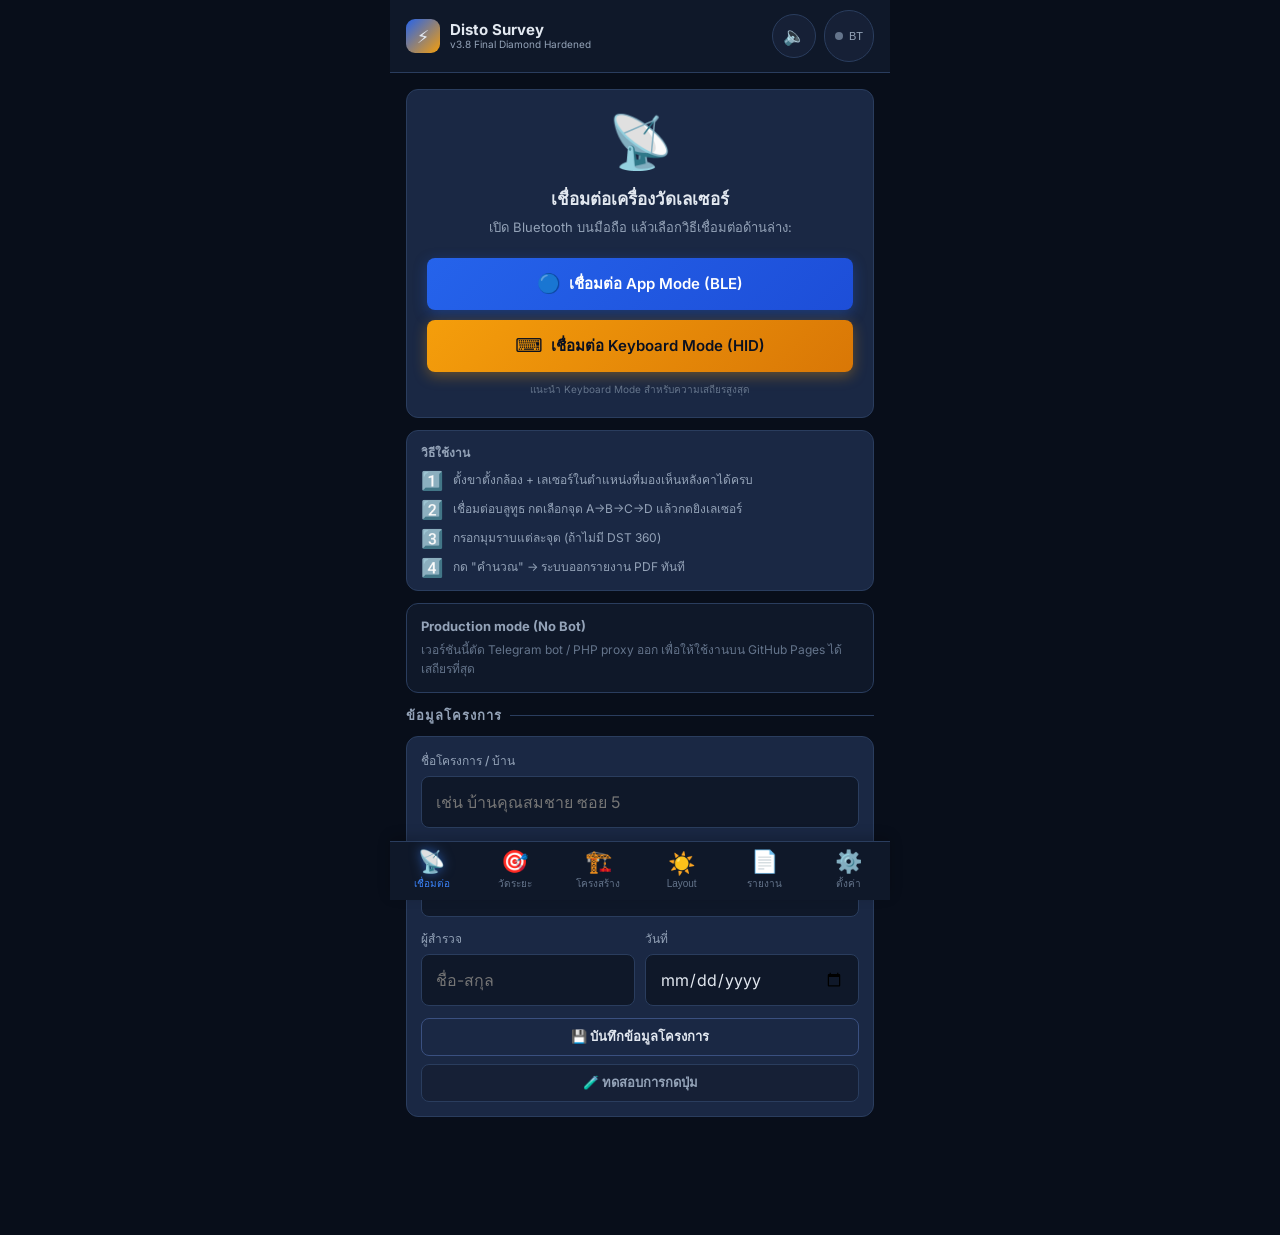
==== commit ad523224: "debug: add direct tap probe" ====
--- a/index.html
+++ b/index.html
@@ -157,8 +157,11 @@
         <input id="proj-date" type="date" class="form-input" />
       </div>
     </div>
-    <button class="btn btn-outline btn-sm" onclick="saveProject()" style="width:100%">
+    <button class="btn btn-outline btn-sm" onclick="saveProject()" ontouchend="saveProject()" style="width:100%">
       💾 บันทึกข้อมูลโครงการ
+    </button>
+    <button class="btn btn-ghost btn-sm" onclick="tapDebug()" ontouchend="tapDebug()" style="width:100%;margin-top:8px">
+      🧪 ทดสอบการกดปุ่ม
     </button>
   </div>
 
@@ -950,7 +953,7 @@
         ถ้าหน้างานมีปัญหา ให้กดปุ่มนี้เพื่อสร้างสรุปสถานะล่าสุดของแอป พร้อมข้อมูลที่ผมใช้ช่วยวิเคราะห์ได้เร็วขึ้น
       </div>
       <div class="btn-row" style="grid-template-columns:1fr 1fr">
-        <button class="btn btn-primary" onclick="openAssistantModal()">
+        <button class="btn btn-primary" onclick="copyAssistantPayload()">
           <span class="btn-icon">👻</span> เรียกผู้ช่วย
         </button>
         <button class="btn btn-ghost" onclick="copyAssistantPayload()">
@@ -984,74 +987,29 @@
 </section>
 
 <!-- ═══════════════════════════════════════════ BOTTOM NAV ════ -->
-  <!-- ═══════════════════════════════════════════ INSTALL MODAL ══ -->
-  <div id="install-modal" class="modal" style="display:none">
-    <div class="modal-content" style="max-width:340px; text-align:center">
-      <div style="font-size:42px; margin-bottom:15px">📲</div>
-      <h3 style="margin-bottom:10px">เพิ่มทางลัดบนหน้าจอโฮม</h3>
-      <p style="font-size:14px; color:var(--text2); line-height:1.6; margin-bottom:20px">
-        เพื่อให้ใช้งานได้เหมือนแอปจริงและรองรับ Bluetooth เต็มรูปแบบ กรุณาทำตามขั้นตอนนี้:
-      </p>
-      
-      <div style="background:var(--bg2); border-radius:12px; padding:15px; text-align:left; font-size:13px; margin-bottom:20px">
-        <div style="display:flex; gap:12px; align-items:center; margin-bottom:12px">
-          <div style="width:24px; height:24px; border-radius:50%; background:var(--primary); display:flex; align-items:center; justify-content:center; font-weight:700">1</div>
-          <div>กดปุ่ม **แชร์ (Share)** ที่แถบด้านล่าง</div>
-        </div>
-        <div style="display:flex; gap:12px; align-items:center; margin-bottom:12px">
-          <div style="width:24px; height:24px; border-radius:50%; background:var(--primary); display:flex; align-items:center; justify-content:center; font-weight:700">2</div>
-          <div>เลือก **"Add to Home Screen"**</div>
-        </div>
-        <div style="display:flex; gap:12px; align-items:center">
-          <div style="width:24px; height:24px; border-radius:50%; background:var(--primary); display:flex; align-items:center; justify-content:center; font-weight:700">3</div>
-          <div>กด **"Add"** ที่มุมขวาบน</div>
-        </div>
-      </div>
-
-      <button class="btn btn-primary" onclick="closeInstallGuide()">ตกลง, เข้าใจแล้ว</button>
-    </div>
-  </div>
-
-
-  <div id="assistant-modal" class="modal" style="display:none">
-    <div class="modal-content" style="max-width:520px; max-height:85vh; overflow:auto">
-      <div style="display:flex; justify-content:space-between; align-items:center; margin-bottom:14px">
-        <h3 style="margin:0; font-size:18px">👻 ผู้ช่วยวิเคราะห์หน้างาน</h3>
-        <button class="btn btn-ghost" onclick="closeAssistantModal()" style="width:40px; height:40px; font-size:24px; padding:0">×</button>
-      </div>
-      <div class="text-sm" style="color:var(--text2); line-height:1.6; margin-bottom:12px">
-        คัดลอกข้อความด้านล่างแล้วส่งมาหาผมได้เลย ข้างในจะมีข้อมูลโครงการ, จุดที่วัด, ผลคำนวณ, ค่าตั้งค่า, สถานะออนไลน์ และจุดที่น่าจะมีปัญหา
-      </div>
-      <textarea id="assistant-payload" class="form-input" style="min-height:280px; padding:12px; font-size:13px; line-height:1.5"></textarea>
-      <div style="display:grid; grid-template-columns:1fr 1fr; gap:10px; margin-top:12px">
-        <button class="btn btn-primary" onclick="copyAssistantPayload(true)"><span class="btn-icon">📋</span> คัดลอกข้อความ</button>
-        <button class="btn btn-ghost" onclick="closeAssistantModal()">ปิด</button>
-      </div>
-    </div>
-  </div>
 
   <nav class="bottom-nav" role="tablist">
-  <button class="nav-tab active" data-page="connect" role="tab" aria-label="เชื่อมต่อ">
+  <button class="nav-tab active" data-page="connect" role="tab" aria-label="เชื่อมต่อ" onclick="goPage('connect')">
     <span class="nav-icon">📡</span>
     <span>เชื่อมต่อ</span>
   </button>
-  <button class="nav-tab" data-page="measure" role="tab" aria-label="วัดระยะ">
+  <button class="nav-tab" data-page="measure" role="tab" aria-label="วัดระยะ" onclick="goPage('measure')">
     <span class="nav-icon">🎯</span>
     <span>วัดระยะ</span>
   </button>
-  <button class="nav-tab" data-page="structure" role="tab" aria-label="โครงสร้าง">
+  <button class="nav-tab" data-page="structure" role="tab" aria-label="โครงสร้าง" onclick="goPage('structure')">
     <span class="nav-icon">🏗️</span>
     <span>โครงสร้าง</span>
   </button>
-  <button class="nav-tab" data-page="layout" role="tab" aria-label="Layout">
+  <button class="nav-tab" data-page="layout" role="tab" aria-label="Layout" onclick="goPage('layout')">
     <span class="nav-icon">☀️</span>
     <span>Layout</span>
   </button>
-  <button class="nav-tab" data-page="report" role="tab" aria-label="รายงาน">
+  <button class="nav-tab" data-page="report" role="tab" aria-label="รายงาน" onclick="goPage('report')">
     <span class="nav-icon">📄</span>
     <span>รายงาน</span>
   </button>
-  <button class="nav-tab" data-page="settings" role="tab" aria-label="ตั้งค่า">
+  <button class="nav-tab" data-page="settings" role="tab" aria-label="ตั้งค่า" onclick="goPage('settings')">
     <span class="nav-icon">⚙️</span>
     <span>ตั้งค่า</span>
   </button>
@@ -1060,7 +1018,7 @@
 <script>
 // Share & Copy helpers
 window.shareResults = async function () {
-  const state = window.State || window.__state;
+  const state = window.State;
   const R = state?.roofResult;
   const L = state?.layoutResult;
   const text = R
--- a/style.css
+++ b/style.css
@@ -305,6 +305,7 @@
   inset: 0;
   background: rgba(255,255,255,0);
   transition: background 0.15s;
+  pointer-events: none;
 }
 .btn:active::after { background: rgba(255,255,255,0.1); }
 
@@ -730,7 +731,7 @@
   background: rgba(0,0,0,0.8);
   backdrop-filter: blur(4px);
   z-index: 1000;
-  display: flex;
+  display: none;
   align-items: center;
   justify-content: center;
   padding: 20px;
